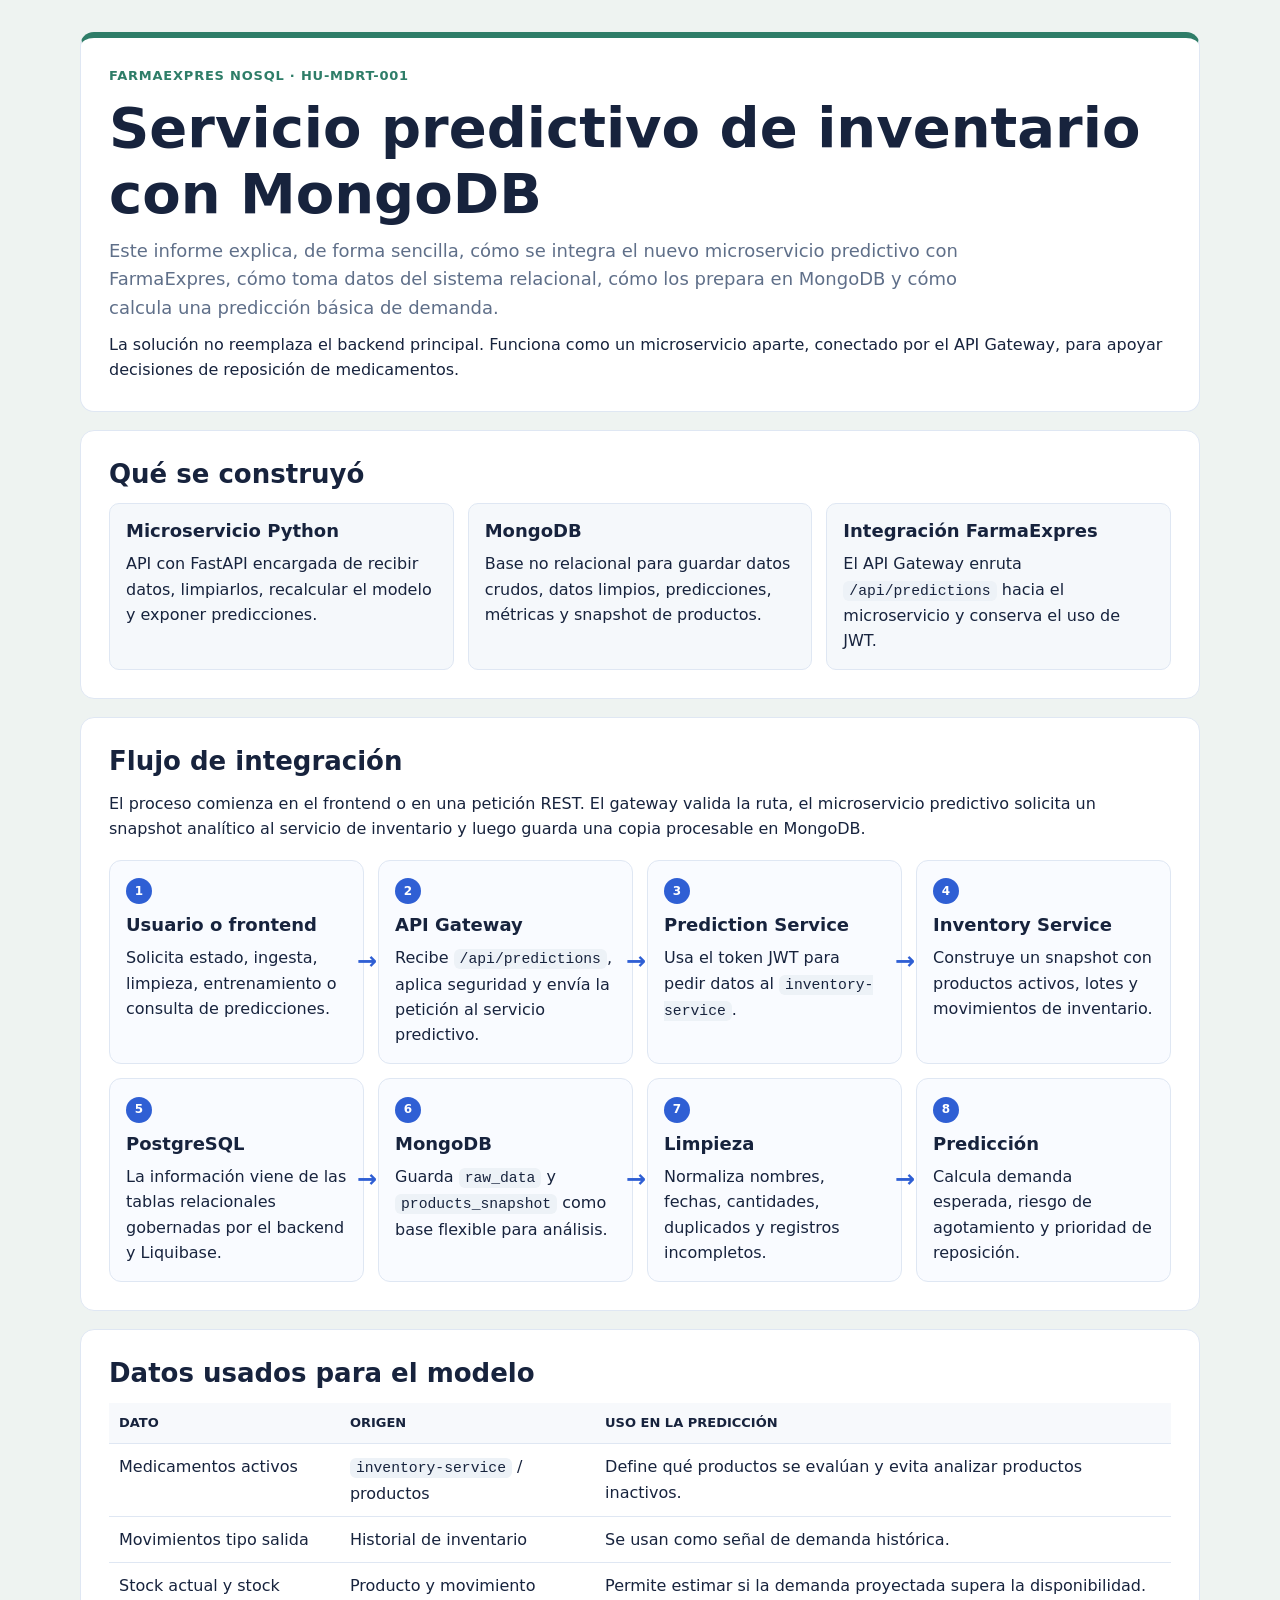
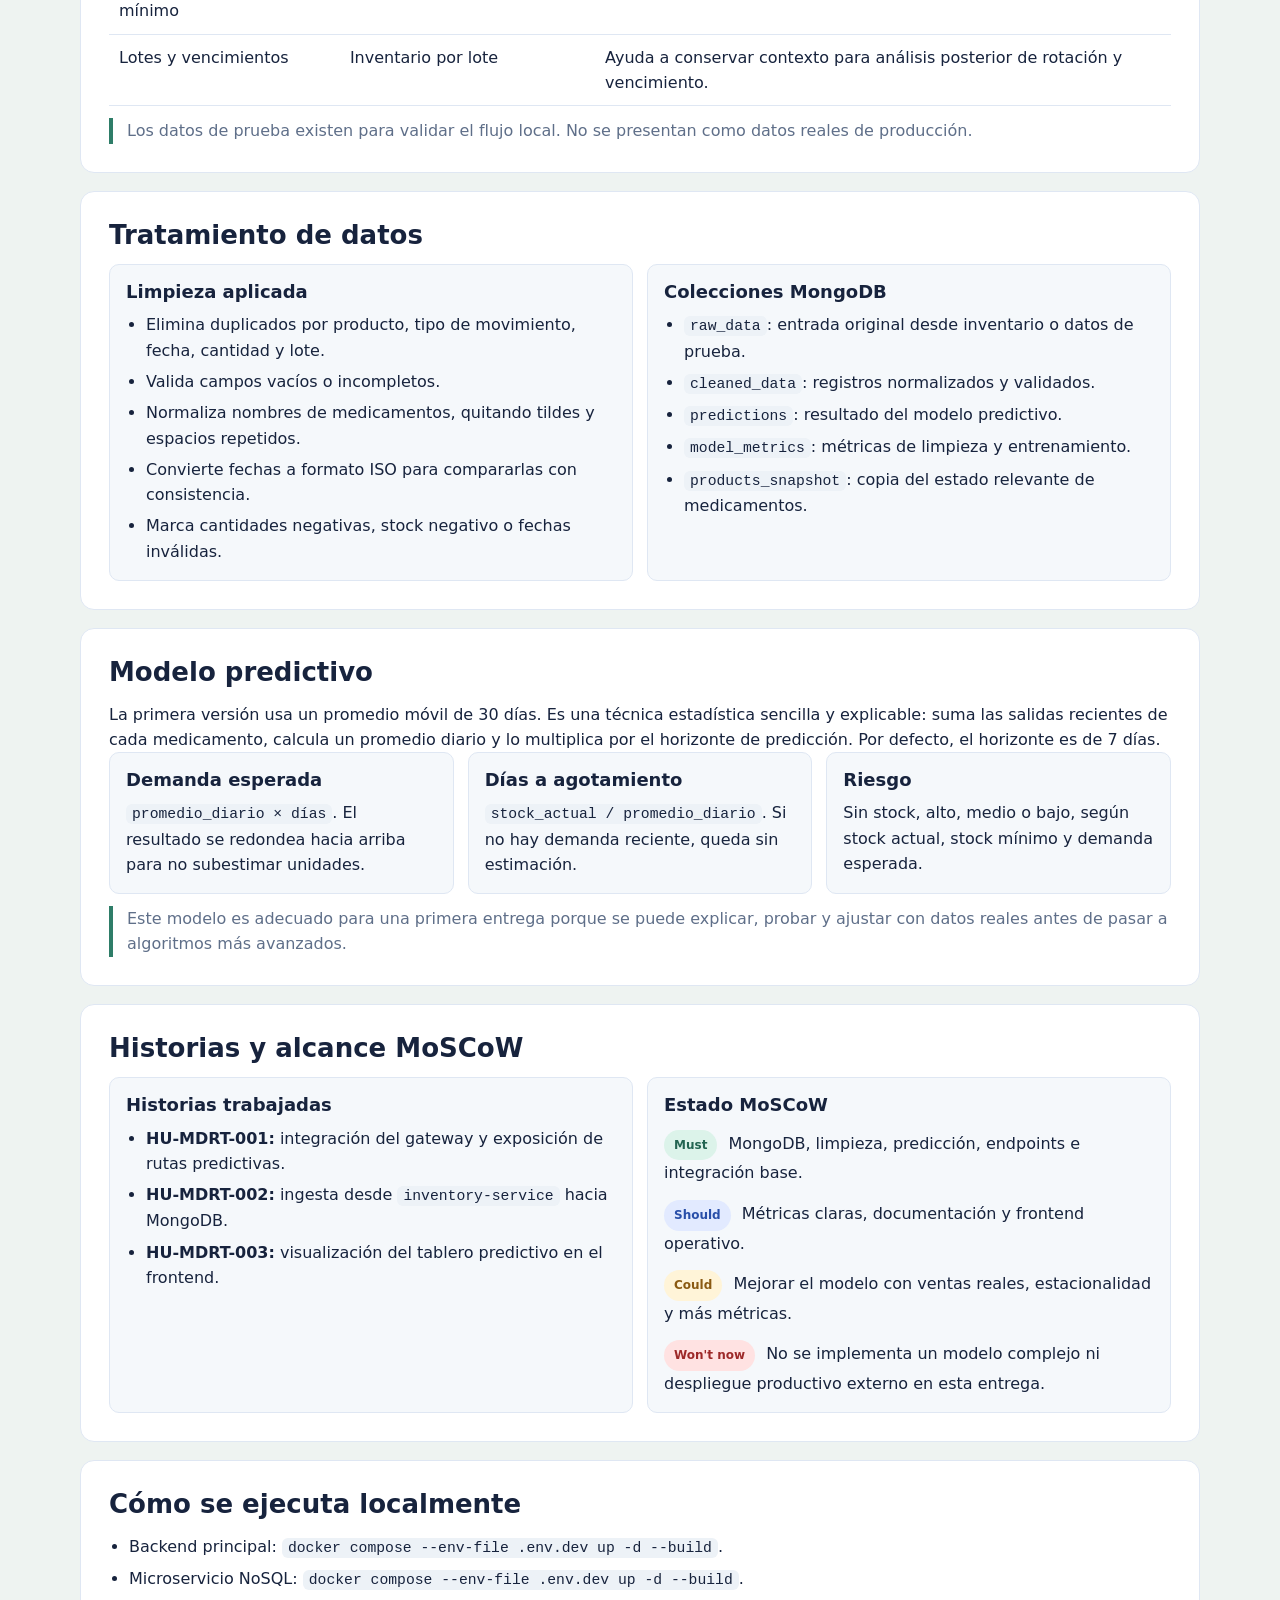
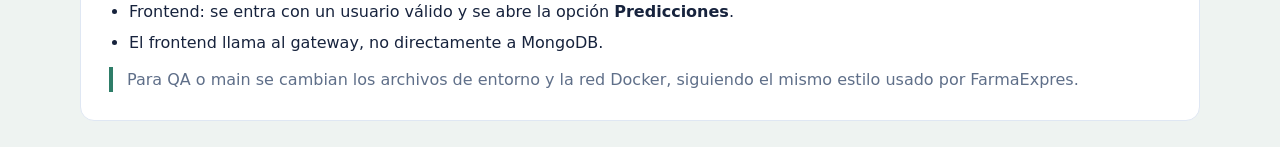
==== docs/INFORME_PREDICCIONES_NOSQL.html @ 3ce96450 "docs(predictions): document integrated NoSQL workflow" ====
<!doctype html>
<html lang="es">
  <head>
    <meta charset="utf-8" />
    <meta name="viewport" content="width=device-width, initial-scale=1" />
    <title>FarmaExpres | Informe del Servicio Predictivo NoSQL</title>
    <style>
      :root {
        --ink: #17233d;
        --muted: #5f6f89;
        --line: #dfe7f3;
        --soft: #f5f8fb;
        --green: #2e7d68;
        --blue: #2f5fd4;
        --amber: #b7791f;
        --red: #b83232;
      }

      * {
        box-sizing: border-box;
      }

      body {
        margin: 0;
        background: #eef3f1;
        color: var(--ink);
        font-family: Inter, ui-sans-serif, system-ui, -apple-system, BlinkMacSystemFont, "Segoe UI", sans-serif;
        line-height: 1.58;
      }

      main {
        width: min(1120px, calc(100% - 32px));
        margin: 32px auto;
      }

      header,
      section {
        background: #fff;
        border: 1px solid var(--line);
        border-radius: 14px;
        margin-bottom: 18px;
        padding: 28px;
      }

      header {
        border-top: 6px solid var(--green);
      }

      .eyebrow {
        color: var(--green);
        font-size: 13px;
        font-weight: 800;
        letter-spacing: .06em;
        text-transform: uppercase;
      }

      h1,
      h2,
      h3 {
        line-height: 1.18;
        margin: 0;
      }

      h1 {
        font-size: clamp(32px, 5vw, 56px);
        margin-top: 8px;
      }

      h2 {
        font-size: 26px;
        margin-bottom: 14px;
      }

      h3 {
        font-size: 18px;
        margin-bottom: 8px;
      }

      p {
        margin: 10px 0 0;
      }

      .lead {
        color: var(--muted);
        font-size: 18px;
        max-width: 860px;
      }

      .grid {
        display: grid;
        gap: 14px;
      }

      .cols-2 {
        grid-template-columns: repeat(2, minmax(0, 1fr));
      }

      .cols-3 {
        grid-template-columns: repeat(3, minmax(0, 1fr));
      }

      .card {
        background: var(--soft);
        border: 1px solid var(--line);
        border-radius: 10px;
        padding: 16px;
      }

      .tag {
        display: inline-flex;
        align-items: center;
        border-radius: 999px;
        font-size: 12px;
        font-weight: 800;
        margin: 4px 6px 0 0;
        padding: 6px 10px;
      }

      .tag.green { background: #dcf3ea; color: #236552; }
      .tag.blue { background: #e2eaff; color: #294fa9; }
      .tag.amber { background: #fff4d8; color: #8a5a12; }
      .tag.red { background: #ffe2e2; color: #9d2929; }

      .flow {
        display: grid;
        grid-template-columns: repeat(4, minmax(0, 1fr));
        gap: 14px;
        margin-top: 18px;
      }

      .step {
        min-height: 142px;
        position: relative;
        background: #f9fbff;
        border: 1px solid var(--line);
        border-radius: 12px;
        padding: 16px;
      }

      .step::after {
        content: "→";
        position: absolute;
        right: -14px;
        top: 50%;
        color: var(--blue);
        font-size: 24px;
        font-weight: 900;
        transform: translateY(-50%);
      }

      .step:nth-child(4)::after,
      .step:nth-child(8)::after {
        content: "";
      }

      .number {
        align-items: center;
        background: var(--blue);
        border-radius: 999px;
        color: #fff;
        display: inline-flex;
        font-size: 12px;
        font-weight: 900;
        height: 26px;
        justify-content: center;
        margin-bottom: 10px;
        width: 26px;
      }

      ul {
        margin: 10px 0 0;
        padding-left: 20px;
      }

      li + li {
        margin-top: 6px;
      }

      code {
        background: #edf2f7;
        border-radius: 6px;
        color: #17233d;
        font-family: ui-monospace, SFMono-Regular, Menlo, Monaco, Consolas, monospace;
        font-size: .92em;
        padding: 2px 6px;
      }

      .table {
        border-collapse: collapse;
        margin-top: 12px;
        width: 100%;
      }

      .table th,
      .table td {
        border-bottom: 1px solid var(--line);
        padding: 10px;
        text-align: left;
        vertical-align: top;
      }

      .table th {
        background: #f7f9fc;
        font-size: 13px;
        text-transform: uppercase;
      }

      .note {
        border-left: 4px solid var(--green);
        color: var(--muted);
        margin-top: 12px;
        padding-left: 14px;
      }

      @media (max-width: 860px) {
        .cols-2,
        .cols-3,
        .flow {
          grid-template-columns: 1fr;
        }

        .step::after {
          bottom: -22px;
          left: 24px;
          right: auto;
          top: auto;
          transform: rotate(90deg);
        }

        .step:nth-child(4)::after {
          content: "→";
        }
      }
    </style>
  </head>
  <body>
    <main>
      <header>
        <div class="eyebrow">FarmaExpres NoSQL · HU-MDRT-001</div>
        <h1>Servicio predictivo de inventario con MongoDB</h1>
        <p class="lead">
          Este informe explica, de forma sencilla, cómo se integra el nuevo microservicio predictivo con FarmaExpres,
          cómo toma datos del sistema relacional, cómo los prepara en MongoDB y cómo calcula una predicción básica de demanda.
        </p>
        <p>
          La solución no reemplaza el backend principal. Funciona como un microservicio aparte, conectado por el API Gateway,
          para apoyar decisiones de reposición de medicamentos.
        </p>
      </header>

      <section>
        <h2>Qué se construyó</h2>
        <div class="grid cols-3">
          <div class="card">
            <h3>Microservicio Python</h3>
            <p>API con FastAPI encargada de recibir datos, limpiarlos, recalcular el modelo y exponer predicciones.</p>
          </div>
          <div class="card">
            <h3>MongoDB</h3>
            <p>Base no relacional para guardar datos crudos, datos limpios, predicciones, métricas y snapshot de productos.</p>
          </div>
          <div class="card">
            <h3>Integración FarmaExpres</h3>
            <p>El API Gateway enruta <code>/api/predictions</code> hacia el microservicio y conserva el uso de JWT.</p>
          </div>
        </div>
      </section>

      <section>
        <h2>Flujo de integración</h2>
        <p>
          El proceso comienza en el frontend o en una petición REST. El gateway valida la ruta, el microservicio predictivo
          solicita un snapshot analítico al servicio de inventario y luego guarda una copia procesable en MongoDB.
        </p>
        <div class="flow" aria-label="Diagrama de flujo de integración">
          <div class="step">
            <span class="number">1</span>
            <h3>Usuario o frontend</h3>
            <p>Solicita estado, ingesta, limpieza, entrenamiento o consulta de predicciones.</p>
          </div>
          <div class="step">
            <span class="number">2</span>
            <h3>API Gateway</h3>
            <p>Recibe <code>/api/predictions</code>, aplica seguridad y envía la petición al servicio predictivo.</p>
          </div>
          <div class="step">
            <span class="number">3</span>
            <h3>Prediction Service</h3>
            <p>Usa el token JWT para pedir datos al <code>inventory-service</code>.</p>
          </div>
          <div class="step">
            <span class="number">4</span>
            <h3>Inventory Service</h3>
            <p>Construye un snapshot con productos activos, lotes y movimientos de inventario.</p>
          </div>
          <div class="step">
            <span class="number">5</span>
            <h3>PostgreSQL</h3>
            <p>La información viene de las tablas relacionales gobernadas por el backend y Liquibase.</p>
          </div>
          <div class="step">
            <span class="number">6</span>
            <h3>MongoDB</h3>
            <p>Guarda <code>raw_data</code> y <code>products_snapshot</code> como base flexible para análisis.</p>
          </div>
          <div class="step">
            <span class="number">7</span>
            <h3>Limpieza</h3>
            <p>Normaliza nombres, fechas, cantidades, duplicados y registros incompletos.</p>
          </div>
          <div class="step">
            <span class="number">8</span>
            <h3>Predicción</h3>
            <p>Calcula demanda esperada, riesgo de agotamiento y prioridad de reposición.</p>
          </div>
        </div>
      </section>

      <section>
        <h2>Datos usados para el modelo</h2>
        <table class="table">
          <thead>
            <tr>
              <th>Dato</th>
              <th>Origen</th>
              <th>Uso en la predicción</th>
            </tr>
          </thead>
          <tbody>
            <tr>
              <td>Medicamentos activos</td>
              <td><code>inventory-service</code> / productos</td>
              <td>Define qué productos se evalúan y evita analizar productos inactivos.</td>
            </tr>
            <tr>
              <td>Movimientos tipo salida</td>
              <td>Historial de inventario</td>
              <td>Se usan como señal de demanda histórica.</td>
            </tr>
            <tr>
              <td>Stock actual y stock mínimo</td>
              <td>Producto y movimiento</td>
              <td>Permite estimar si la demanda proyectada supera la disponibilidad.</td>
            </tr>
            <tr>
              <td>Lotes y vencimientos</td>
              <td>Inventario por lote</td>
              <td>Ayuda a conservar contexto para análisis posterior de rotación y vencimiento.</td>
            </tr>
          </tbody>
        </table>
        <p class="note">
          Los datos de prueba existen para validar el flujo local. No se presentan como datos reales de producción.
        </p>
      </section>

      <section>
        <h2>Tratamiento de datos</h2>
        <div class="grid cols-2">
          <div class="card">
            <h3>Limpieza aplicada</h3>
            <ul>
              <li>Elimina duplicados por producto, tipo de movimiento, fecha, cantidad y lote.</li>
              <li>Valida campos vacíos o incompletos.</li>
              <li>Normaliza nombres de medicamentos, quitando tildes y espacios repetidos.</li>
              <li>Convierte fechas a formato ISO para compararlas con consistencia.</li>
              <li>Marca cantidades negativas, stock negativo o fechas inválidas.</li>
            </ul>
          </div>
          <div class="card">
            <h3>Colecciones MongoDB</h3>
            <ul>
              <li><code>raw_data</code>: entrada original desde inventario o datos de prueba.</li>
              <li><code>cleaned_data</code>: registros normalizados y validados.</li>
              <li><code>predictions</code>: resultado del modelo predictivo.</li>
              <li><code>model_metrics</code>: métricas de limpieza y entrenamiento.</li>
              <li><code>products_snapshot</code>: copia del estado relevante de medicamentos.</li>
            </ul>
          </div>
        </div>
      </section>

      <section>
        <h2>Modelo predictivo</h2>
        <p>
          La primera versión usa un promedio móvil de 30 días. Es una técnica estadística sencilla y explicable:
          suma las salidas recientes de cada medicamento, calcula un promedio diario y lo multiplica por el horizonte
          de predicción. Por defecto, el horizonte es de 7 días.
        </p>
        <div class="grid cols-3">
          <div class="card">
            <h3>Demanda esperada</h3>
            <p><code>promedio_diario × días</code>. El resultado se redondea hacia arriba para no subestimar unidades.</p>
          </div>
          <div class="card">
            <h3>Días a agotamiento</h3>
            <p><code>stock_actual / promedio_diario</code>. Si no hay demanda reciente, queda sin estimación.</p>
          </div>
          <div class="card">
            <h3>Riesgo</h3>
            <p>Sin stock, alto, medio o bajo, según stock actual, stock mínimo y demanda esperada.</p>
          </div>
        </div>
        <p class="note">
          Este modelo es adecuado para una primera entrega porque se puede explicar, probar y ajustar con datos reales
          antes de pasar a algoritmos más avanzados.
        </p>
      </section>

      <section>
        <h2>Historias y alcance MoSCoW</h2>
        <div class="grid cols-2">
          <div class="card">
            <h3>Historias trabajadas</h3>
            <ul>
              <li><strong>HU-MDRT-001:</strong> integración del gateway y exposición de rutas predictivas.</li>
              <li><strong>HU-MDRT-002:</strong> ingesta desde <code>inventory-service</code> hacia MongoDB.</li>
              <li><strong>HU-MDRT-003:</strong> visualización del tablero predictivo en el frontend.</li>
            </ul>
          </div>
          <div class="card">
            <h3>Estado MoSCoW</h3>
            <p><span class="tag green">Must</span> MongoDB, limpieza, predicción, endpoints e integración base.</p>
            <p><span class="tag blue">Should</span> Métricas claras, documentación y frontend operativo.</p>
            <p><span class="tag amber">Could</span> Mejorar el modelo con ventas reales, estacionalidad y más métricas.</p>
            <p><span class="tag red">Won't now</span> No se implementa un modelo complejo ni despliegue productivo externo en esta entrega.</p>
          </div>
        </div>
      </section>

      <section>
        <h2>Cómo se ejecuta localmente</h2>
        <ul>
          <li>Backend principal: <code>docker compose --env-file .env.dev up -d --build</code>.</li>
          <li>Microservicio NoSQL: <code>docker compose --env-file .env.dev up -d --build</code>.</li>
          <li>Frontend: se entra con un usuario válido y se abre la opción <strong>Predicciones</strong>.</li>
          <li>El frontend llama al gateway, no directamente a MongoDB.</li>
        </ul>
        <p class="note">
          Para QA o main se cambian los archivos de entorno y la red Docker, siguiendo el mismo estilo usado por FarmaExpres.
        </p>
      </section>
    </main>
  </body>
</html>
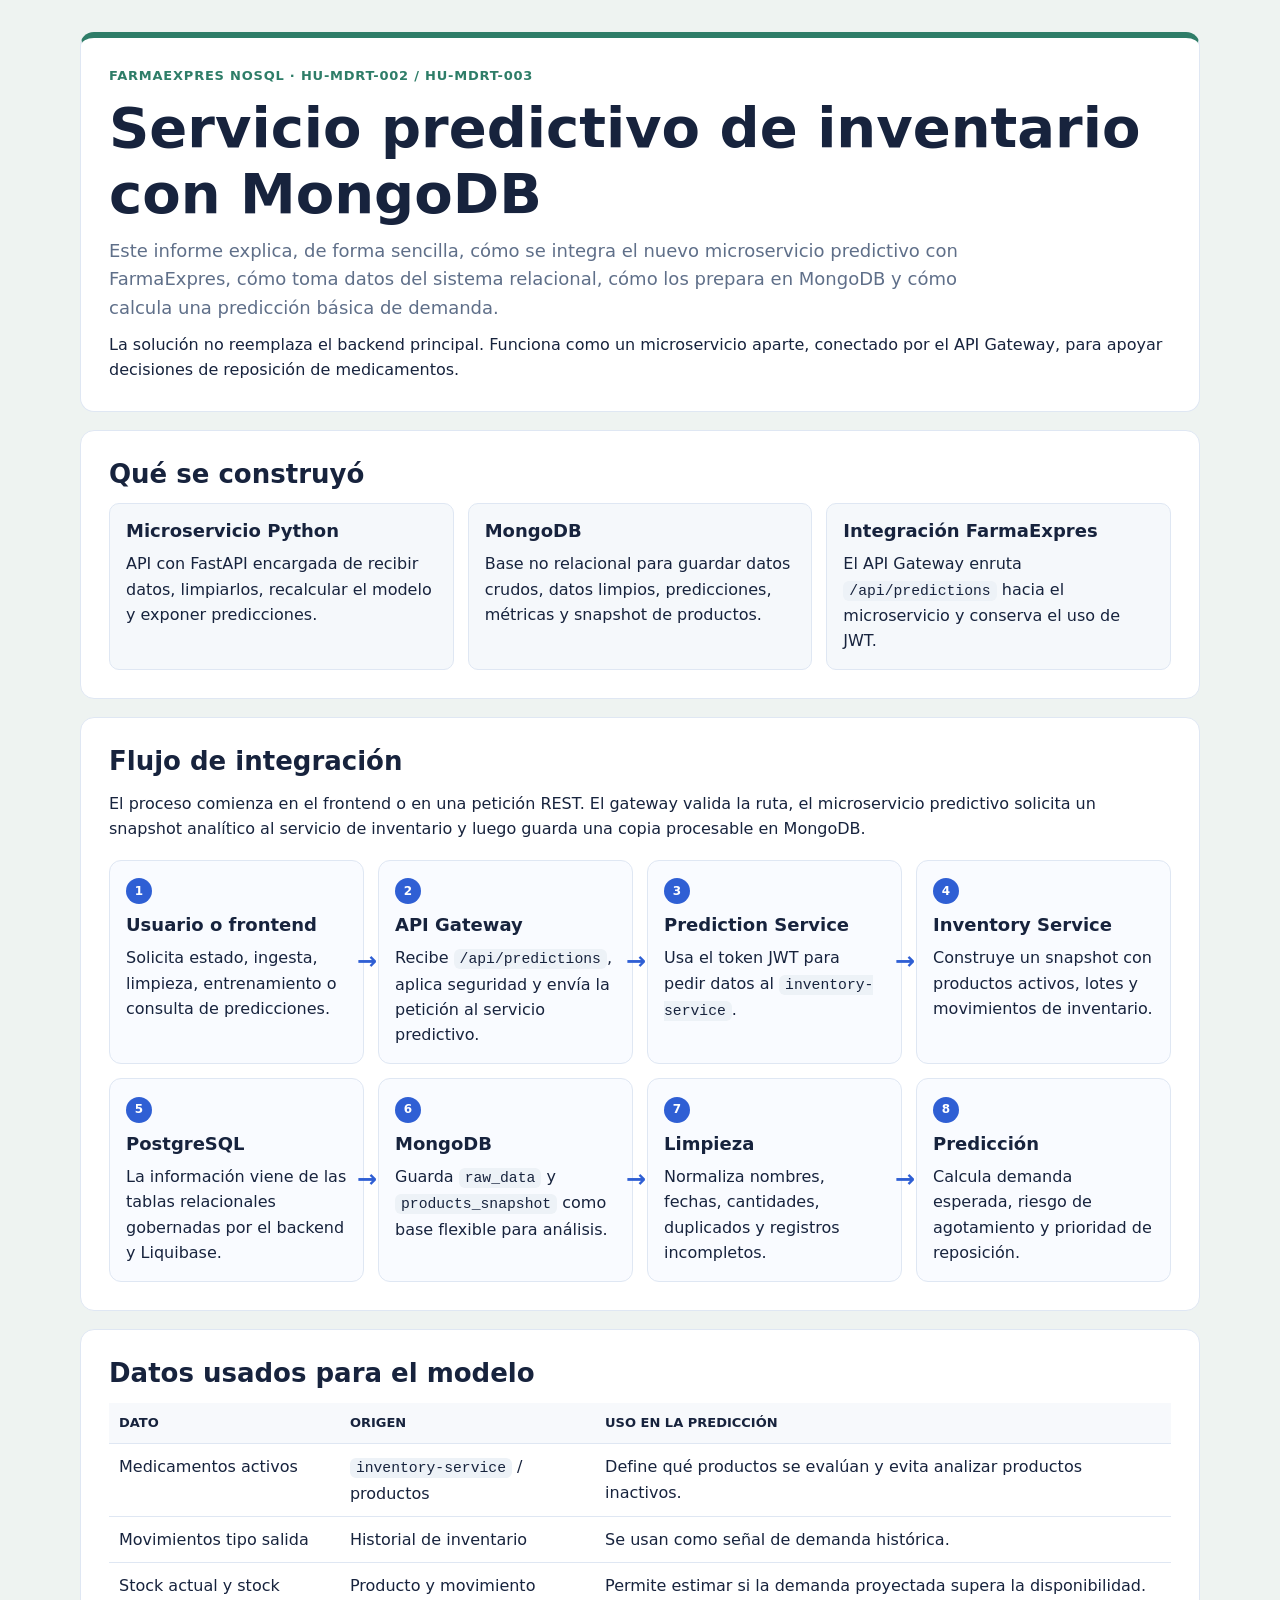
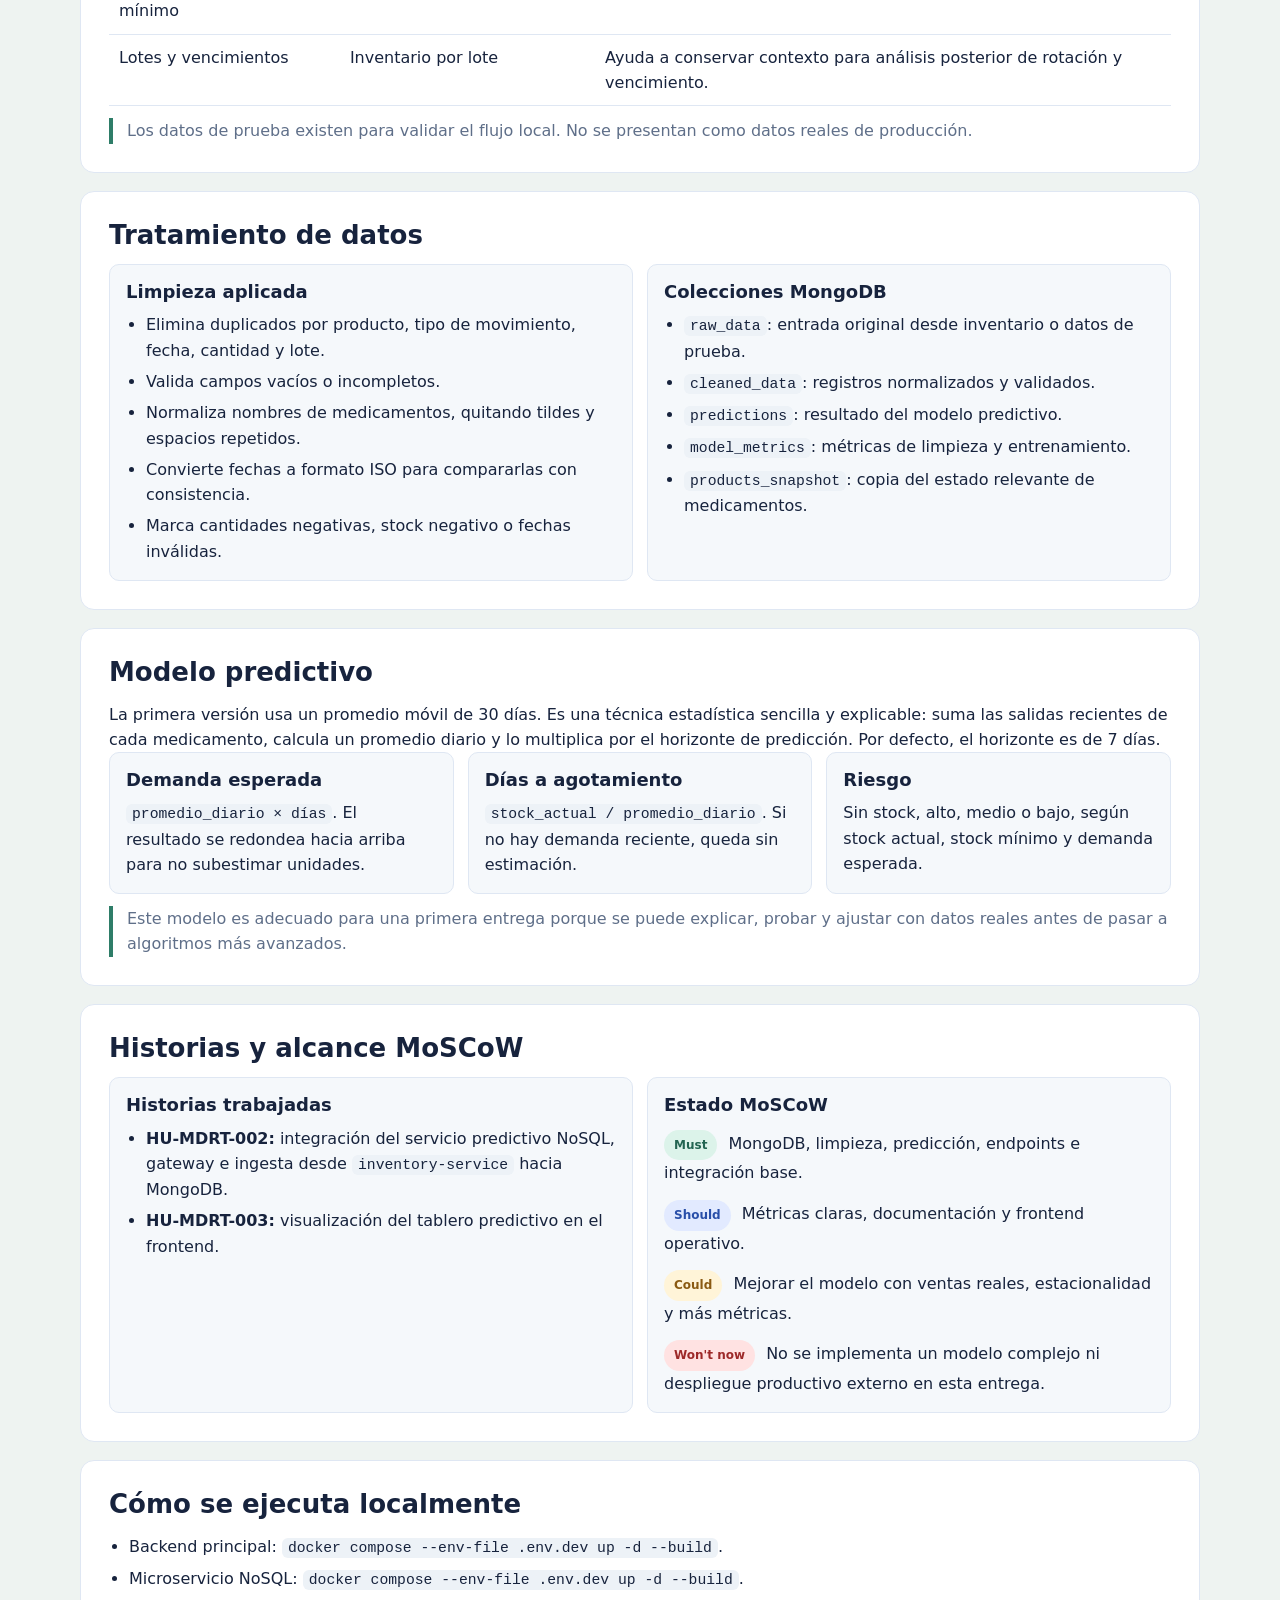
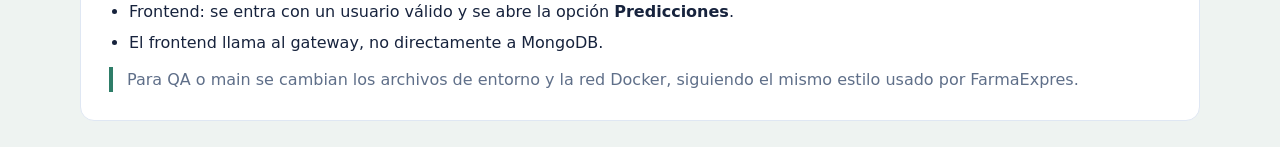
==== commit 2006817c: "docs(predictions): align MDRT traceability" ====
--- a/docs/INFORME_PREDICCIONES_NOSQL.html
+++ b/docs/INFORME_PREDICCIONES_NOSQL.html
@@ -236,7 +236,7 @@
   <body>
     <main>
       <header>
-        <div class="eyebrow">FarmaExpres NoSQL · HU-MDRT-001</div>
+        <div class="eyebrow">FarmaExpres NoSQL · HU-MDRT-002 / HU-MDRT-003</div>
         <h1>Servicio predictivo de inventario con MongoDB</h1>
         <p class="lead">
           Este informe explica, de forma sencilla, cómo se integra el nuevo microservicio predictivo con FarmaExpres,
@@ -413,8 +413,7 @@
           <div class="card">
             <h3>Historias trabajadas</h3>
             <ul>
-              <li><strong>HU-MDRT-001:</strong> integración del gateway y exposición de rutas predictivas.</li>
-              <li><strong>HU-MDRT-002:</strong> ingesta desde <code>inventory-service</code> hacia MongoDB.</li>
+              <li><strong>HU-MDRT-002:</strong> integración del servicio predictivo NoSQL, gateway e ingesta desde <code>inventory-service</code> hacia MongoDB.</li>
               <li><strong>HU-MDRT-003:</strong> visualización del tablero predictivo en el frontend.</li>
             </ul>
           </div>
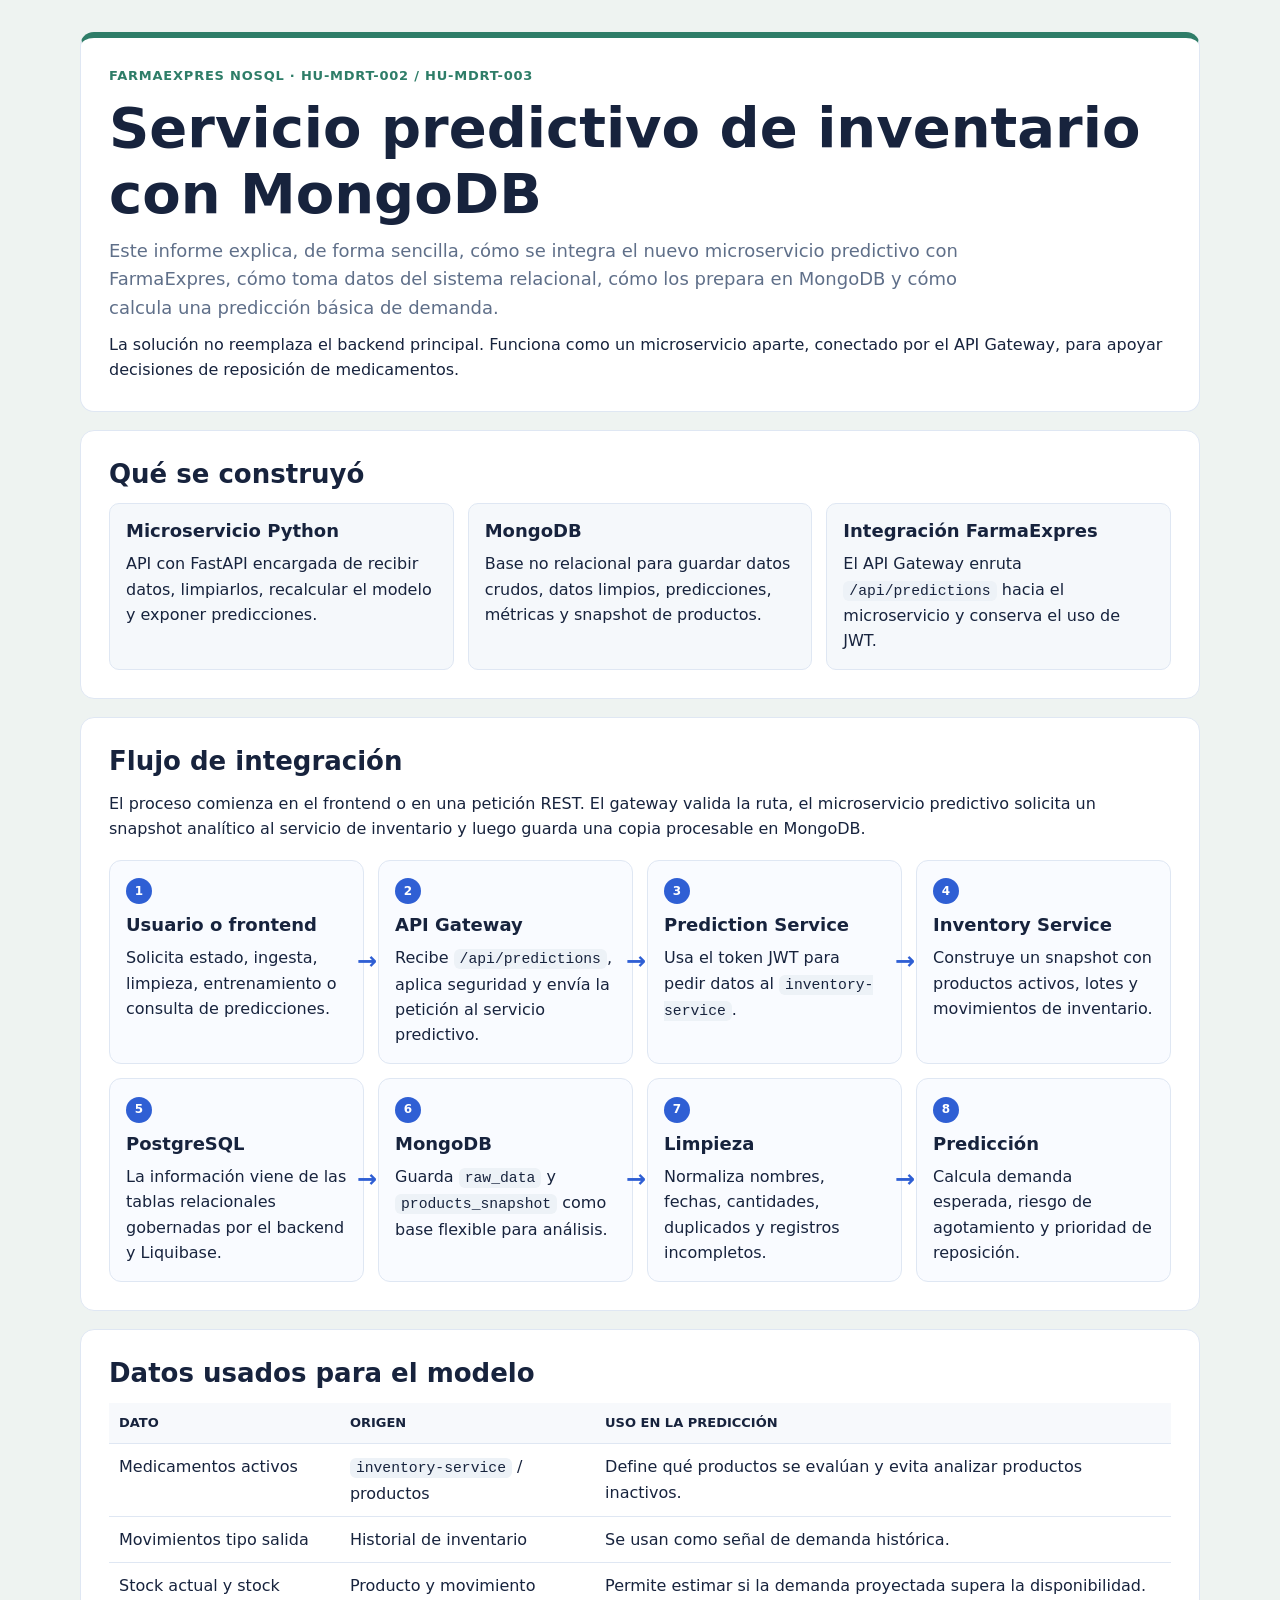
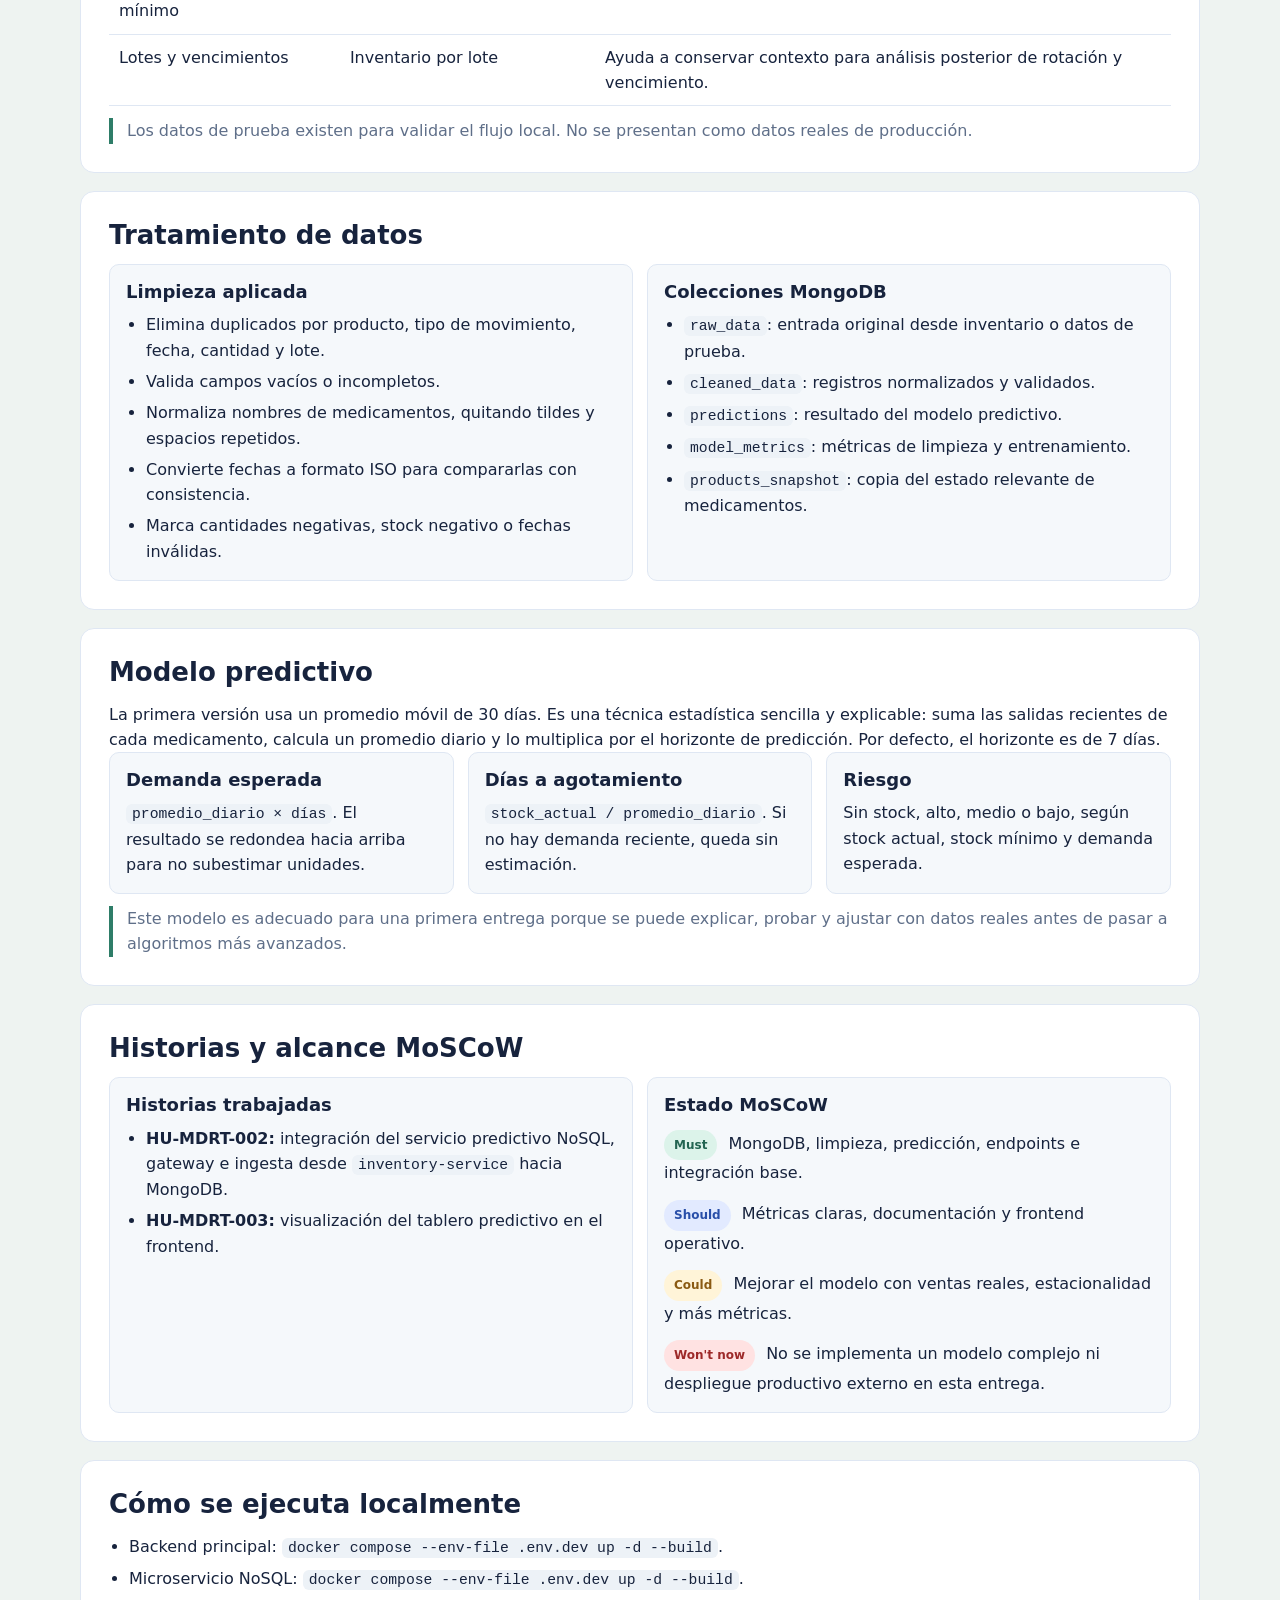
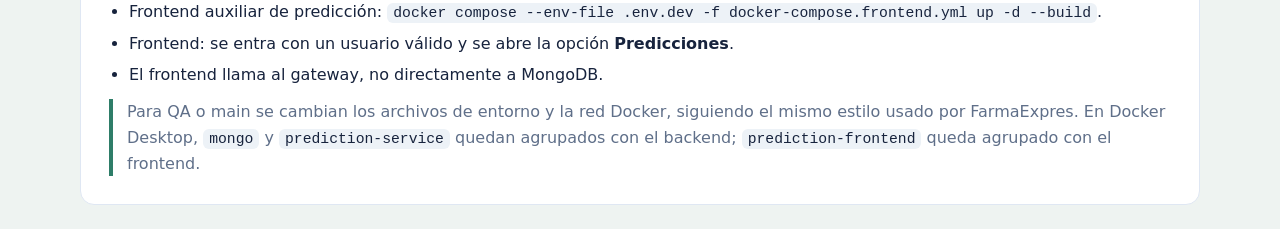
==== commit ebaa6d1d: "chore(docker): group prediction services by application layer" ====
--- a/docs/INFORME_PREDICCIONES_NOSQL.html
+++ b/docs/INFORME_PREDICCIONES_NOSQL.html
@@ -432,11 +432,12 @@
         <ul>
           <li>Backend principal: <code>docker compose --env-file .env.dev up -d --build</code>.</li>
           <li>Microservicio NoSQL: <code>docker compose --env-file .env.dev up -d --build</code>.</li>
+          <li>Frontend auxiliar de predicción: <code>docker compose --env-file .env.dev -f docker-compose.frontend.yml up -d --build</code>.</li>
           <li>Frontend: se entra con un usuario válido y se abre la opción <strong>Predicciones</strong>.</li>
           <li>El frontend llama al gateway, no directamente a MongoDB.</li>
         </ul>
         <p class="note">
-          Para QA o main se cambian los archivos de entorno y la red Docker, siguiendo el mismo estilo usado por FarmaExpres.
+          Para QA o main se cambian los archivos de entorno y la red Docker, siguiendo el mismo estilo usado por FarmaExpres. En Docker Desktop, <code>mongo</code> y <code>prediction-service</code> quedan agrupados con el backend; <code>prediction-frontend</code> queda agrupado con el frontend.
         </p>
       </section>
     </main>
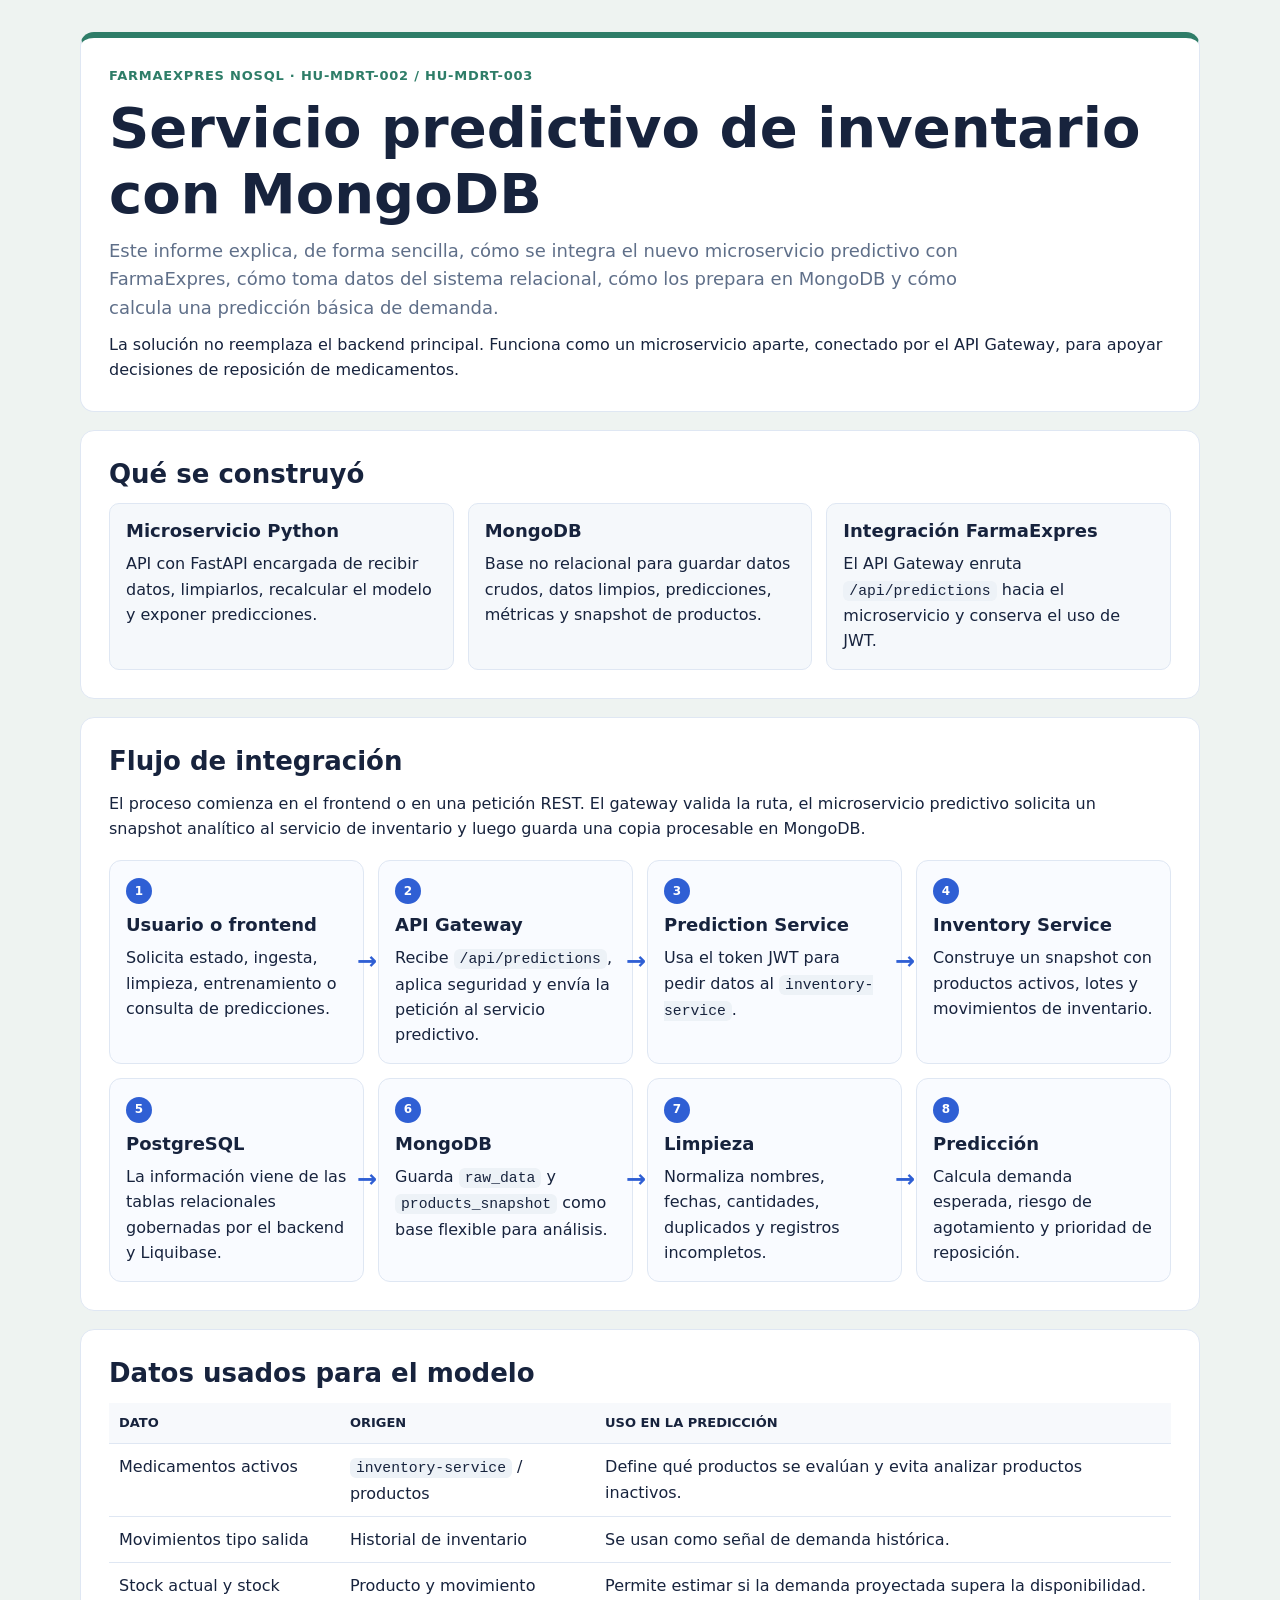
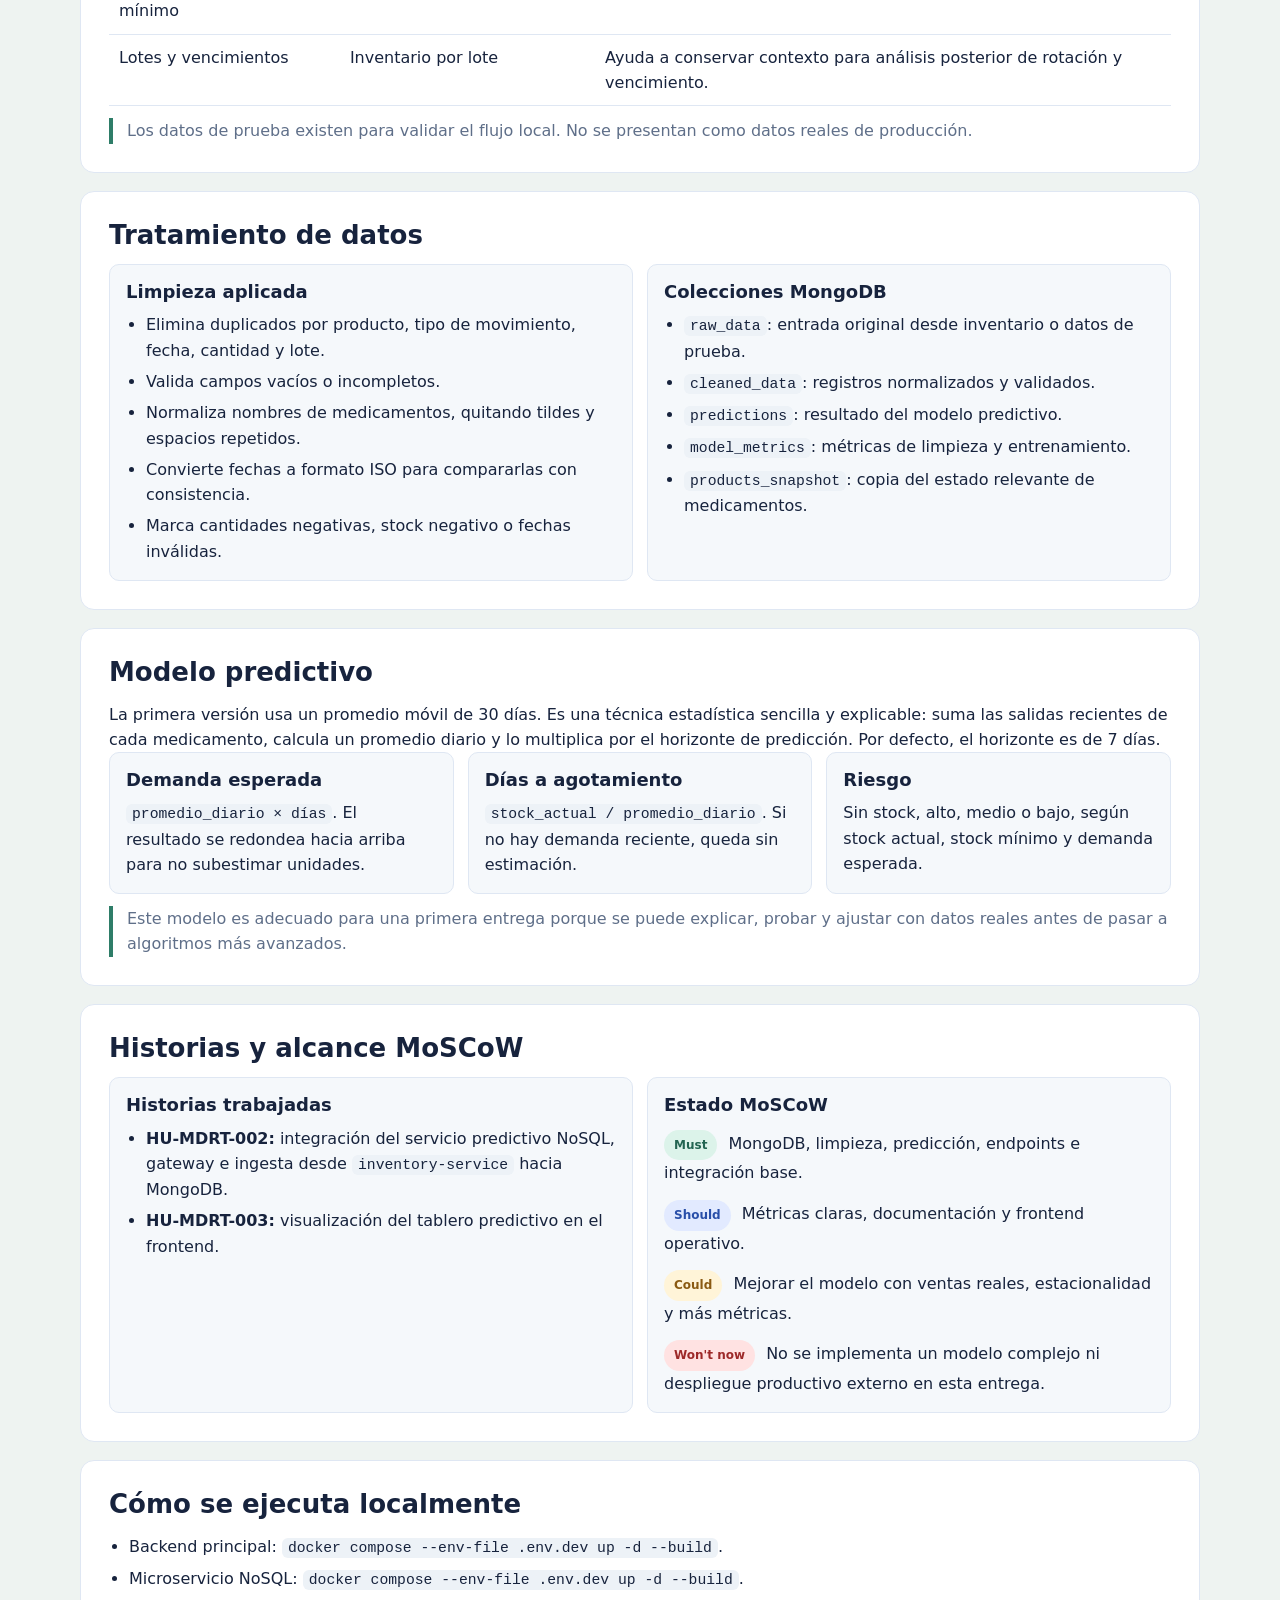
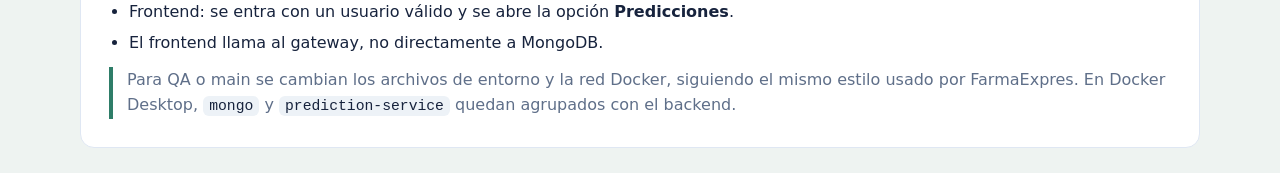
==== commit c3af620e: "chore(docker): keep prediction runtime in backend stack" ====
--- a/docs/INFORME_PREDICCIONES_NOSQL.html
+++ b/docs/INFORME_PREDICCIONES_NOSQL.html
@@ -432,12 +432,11 @@
         <ul>
           <li>Backend principal: <code>docker compose --env-file .env.dev up -d --build</code>.</li>
           <li>Microservicio NoSQL: <code>docker compose --env-file .env.dev up -d --build</code>.</li>
-          <li>Frontend auxiliar de predicción: <code>docker compose --env-file .env.dev -f docker-compose.frontend.yml up -d --build</code>.</li>
           <li>Frontend: se entra con un usuario válido y se abre la opción <strong>Predicciones</strong>.</li>
           <li>El frontend llama al gateway, no directamente a MongoDB.</li>
         </ul>
         <p class="note">
-          Para QA o main se cambian los archivos de entorno y la red Docker, siguiendo el mismo estilo usado por FarmaExpres. En Docker Desktop, <code>mongo</code> y <code>prediction-service</code> quedan agrupados con el backend; <code>prediction-frontend</code> queda agrupado con el frontend.
+          Para QA o main se cambian los archivos de entorno y la red Docker, siguiendo el mismo estilo usado por FarmaExpres. En Docker Desktop, <code>mongo</code> y <code>prediction-service</code> quedan agrupados con el backend.
         </p>
       </section>
     </main>
